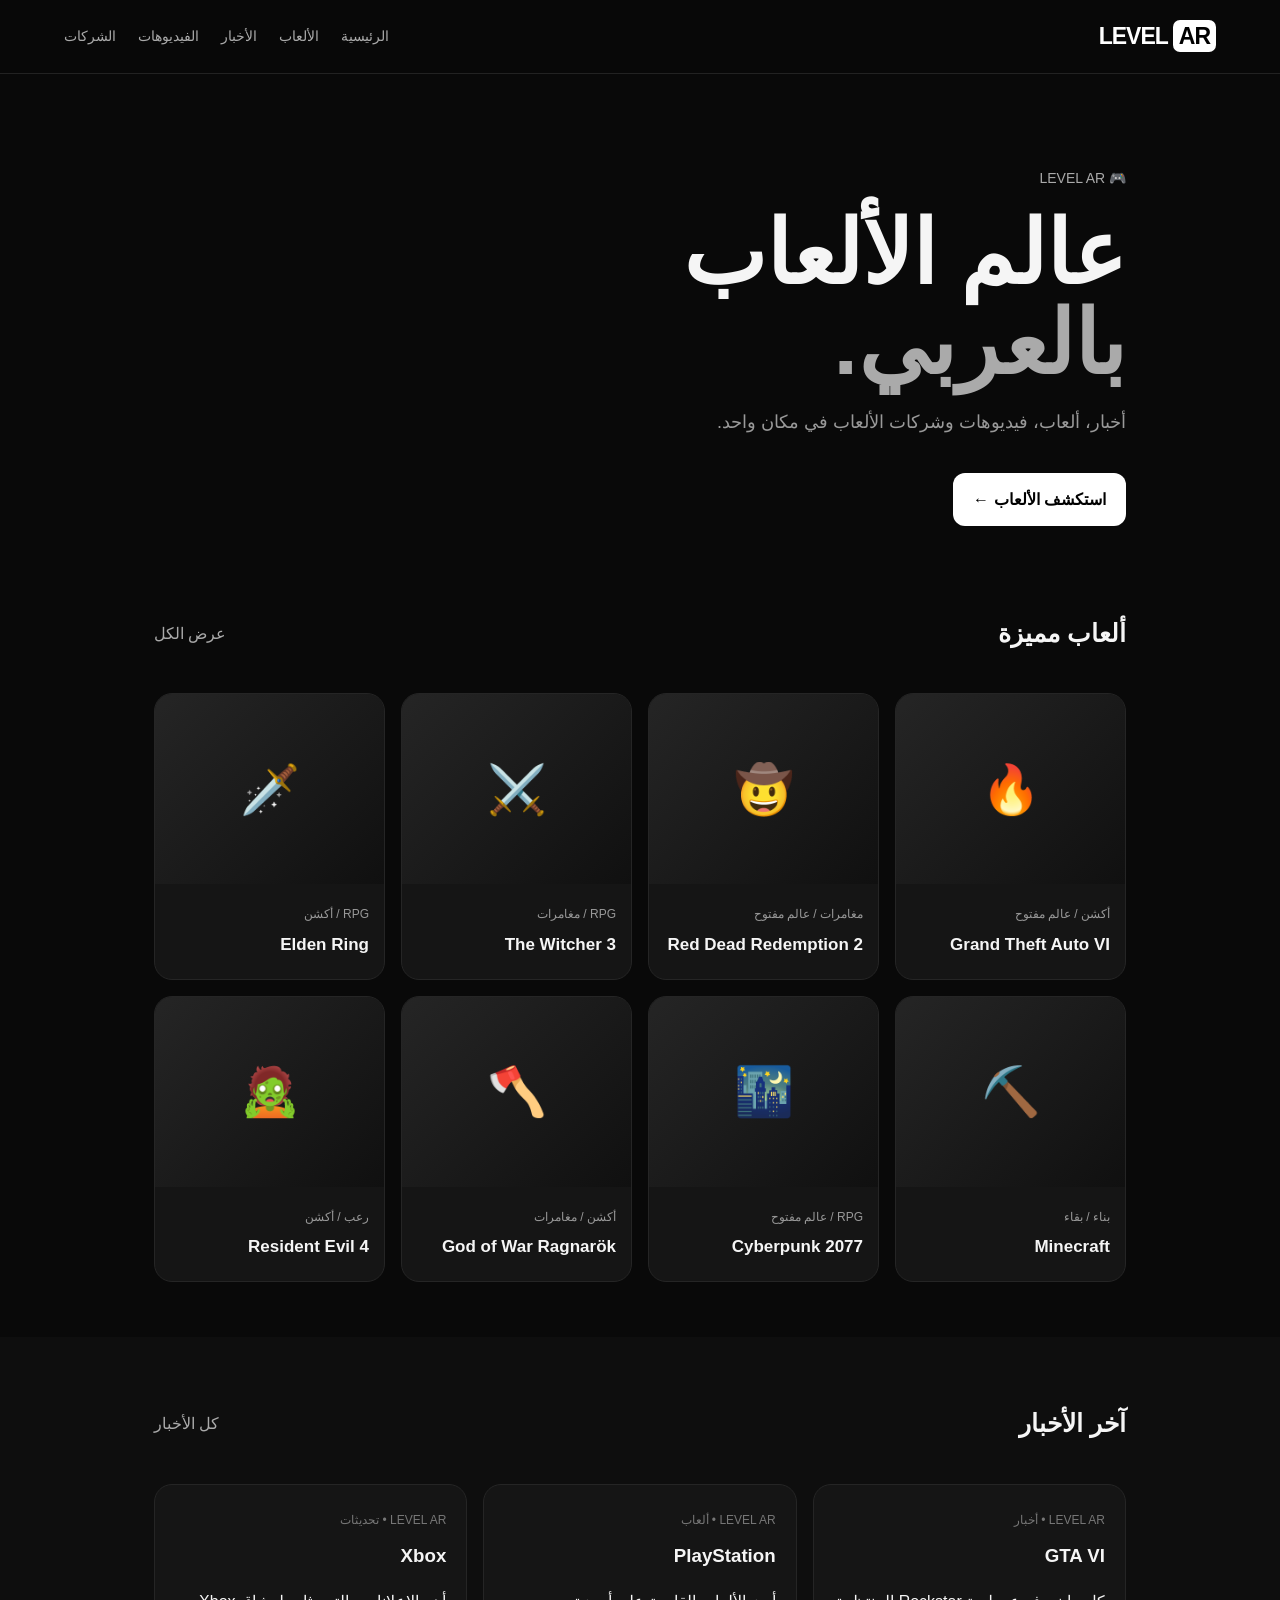
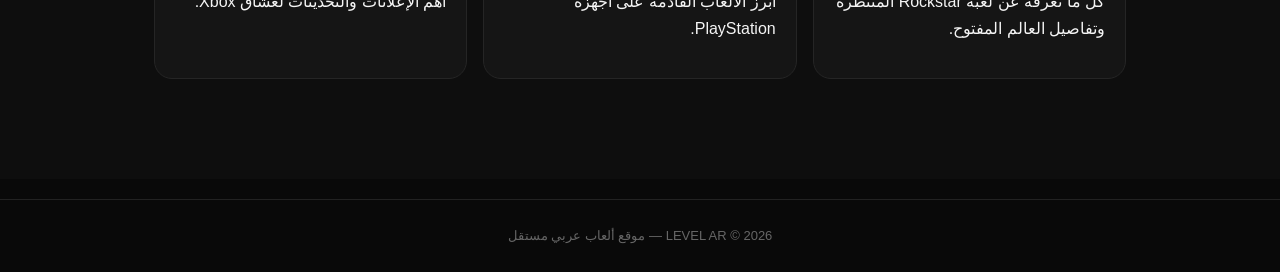
==== index.html @ 731744d8 "Add files via upload" ====
<!doctype html>
<html lang="ar" dir="rtl">
<head>
<meta charset="utf-8"><meta name="viewport" content="width=device-width,initial-scale=1">
<title>LEVEL AR — عالم الألعاب بالعربي</title>
<link rel="stylesheet" href="style.css">
</head>
<body>
<header class="top"><a class="logo" href="index.html">LEVEL <b>AR</b></a>
<nav><a href="index.html">الرئيسية</a><a href="games.html">الألعاب</a><a href="news.html">الأخبار</a><a href="videos.html">الفيديوهات</a><a href="companies.html">الشركات</a></nav>
</header>
<main>
<section class="hero"><span>🎮 LEVEL AR</span><h1>عالم الألعاب<br><strong>بالعربي.</strong></h1><p>أخبار، ألعاب، فيديوهات وشركات الألعاب في مكان واحد.</p><a class="btn" href="games.html">استكشف الألعاب ←</a></section>
<section><div class="section-head"><h2>ألعاب مميزة</h2><a href="games.html">عرض الكل</a></div><div id="games" class="cards"></div></section>
<section class="darkbox"><div class="section-head"><h2>آخر الأخبار</h2><a href="news.html">كل الأخبار</a></div><div id="news" class="newsgrid"></div></section>
</main><footer>LEVEL AR © 2026 — موقع ألعاب عربي مستقل</footer>
<script src="script.js"></script></body></html>
---- style.css ----
*{box-sizing:border-box}html{scroll-behavior:smooth}body{margin:0;background:#090909;color:#f5f5f5;font-family:Arial,"Noto Sans Arabic",sans-serif;line-height:1.7}.top{height:74px;border-bottom:1px solid #222;display:flex;align-items:center;justify-content:space-between;padding:0 5%;position:sticky;top:0;background:rgba(9,9,9,.92);backdrop-filter:blur(12px);z-index:5}.logo{font-size:23px;font-weight:900;letter-spacing:-1px;color:#fff;text-decoration:none}.logo b{background:#fff;color:#000;padding:3px 6px;border-radius:7px}nav{display:flex;gap:22px}nav a{color:#aaa;text-decoration:none;font-size:14px}nav a:hover,nav .active{color:#fff}.hero,.pagehead{max-width:1100px;margin:auto;padding:90px 5% 65px}.hero span,.pagehead span{color:#aaa;font-size:14px}.hero h1{font-size:clamp(45px,8vw,88px);line-height:1.02;margin:18px 0}.hero strong{color:#aaa}.hero p,.pagehead p{color:#999;font-size:18px;max-width:600px}.btn{display:inline-block;margin-top:18px;background:#fff;color:#000;padding:13px 20px;border-radius:12px;text-decoration:none;font-weight:bold}.pagehead{padding-bottom:35px}.pagehead h1{font-size:48px;margin:12px 0}.pagehead input{margin-top:20px;width:min(600px,100%);padding:16px 18px;border-radius:14px;border:1px solid #333;background:#111;color:#fff;font-size:16px;outline:none}.section-head{max-width:1100px;margin:0 auto 18px;padding:0 5%;display:flex;justify-content:space-between;align-items:center}.section-head h2{font-size:25px}.section-head a{color:#aaa;text-decoration:none}.cards,.newsgrid,.videogrid,.companygrid{max-width:1100px;margin:0 auto;padding:0 5% 55px;display:grid;grid-template-columns:repeat(4,1fr);gap:16px}.game{background:#151515;border:1px solid #252525;border-radius:18px;overflow:hidden;transition:.2s}.game:hover{transform:translateY(-4px);border-color:#444}.cover{height:190px;background:linear-gradient(135deg,#252525,#101010);display:flex;align-items:center;justify-content:center;font-size:48px}.game .info{padding:15px}.tag{font-size:12px;color:#999}.game h3{margin:4px 0;font-size:17px}.darkbox{background:#0e0e0e;padding:45px 0}.newsgrid{grid-template-columns:repeat(3,1fr)}.news{padding:20px;border:1px solid #252525;border-radius:18px;background:#151515}.news .date{color:#777;font-size:12px}.news h3{margin:8px 0}.video{border-radius:18px;overflow:hidden;background:#151515;border:1px solid #252525}.thumb{height:180px;background:linear-gradient(135deg,#292929,#111);display:flex;align-items:center;justify-content:center;font-size:50px}.video div:last-child{padding:14px}.videogrid{grid-template-columns:repeat(3,1fr)}.companygrid{grid-template-columns:repeat(4,1fr)}.company{padding:25px;border:1px solid #252525;border-radius:18px;background:#151515;text-align:center}.company b{font-size:28px}.company p{color:#888;margin:4px 0}footer{border-top:1px solid #222;color:#666;text-align:center;padding:25px;margin-top:20px;font-size:13px}@media(max-width:800px){nav{gap:10px}nav a{font-size:12px}.cards,.companygrid{grid-template-columns:repeat(2,1fr)}.newsgrid,.videogrid{grid-template-columns:1fr}.cover{height:150px}.hero{padding-top:65px}.pagehead h1{font-size:38px}}@media(max-width:430px){.top{padding:0 16px}nav{display:none}.cards{padding-left:16px;padding-right:16px}.section-head{padding:0 16px}.game .info{padding:11px}.cover{height:135px}.hero,.pagehead{padding-left:20px;padding-right:20px}}
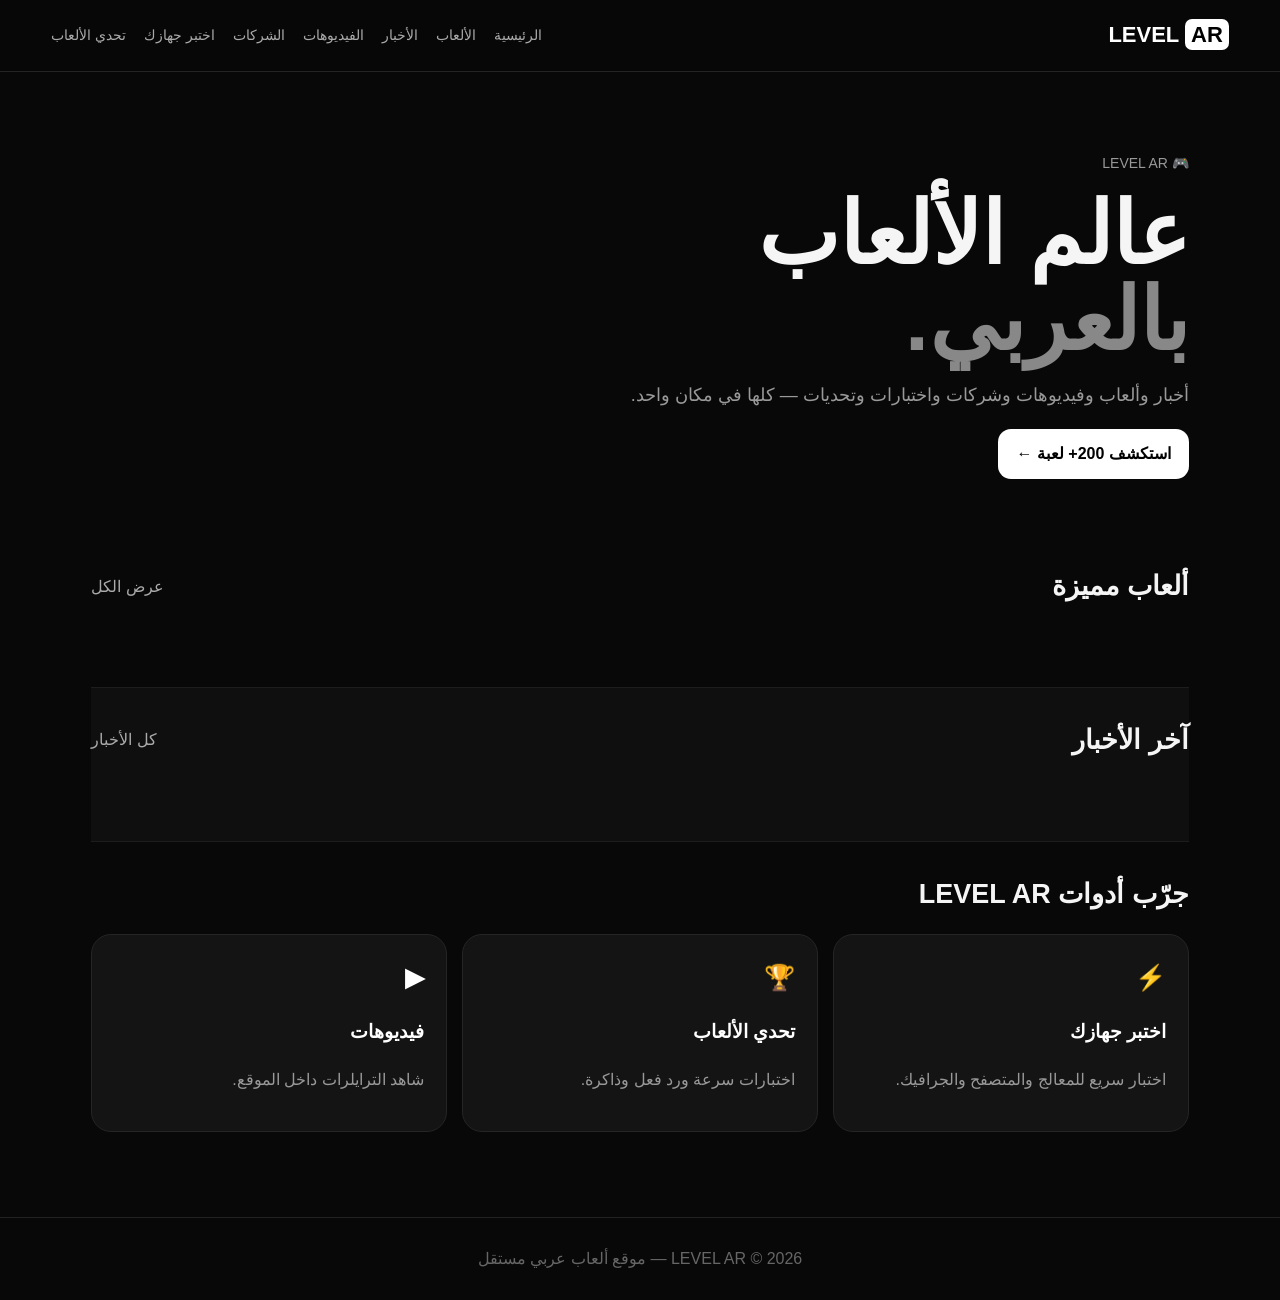
==== commit 02bb6f4c: "Add files via upload" ====
--- a/index.html
+++ b/index.html
@@ -1,17 +1 @@
-<!doctype html>
-<html lang="ar" dir="rtl">
-<head>
-<meta charset="utf-8"><meta name="viewport" content="width=device-width,initial-scale=1">
-<title>LEVEL AR — عالم الألعاب بالعربي</title>
-<link rel="stylesheet" href="style.css">
-</head>
-<body>
-<header class="top"><a class="logo" href="index.html">LEVEL <b>AR</b></a>
-<nav><a href="index.html">الرئيسية</a><a href="games.html">الألعاب</a><a href="news.html">الأخبار</a><a href="videos.html">الفيديوهات</a><a href="companies.html">الشركات</a></nav>
-</header>
-<main>
-<section class="hero"><span>🎮 LEVEL AR</span><h1>عالم الألعاب<br><strong>بالعربي.</strong></h1><p>أخبار، ألعاب، فيديوهات وشركات الألعاب في مكان واحد.</p><a class="btn" href="games.html">استكشف الألعاب ←</a></section>
-<section><div class="section-head"><h2>ألعاب مميزة</h2><a href="games.html">عرض الكل</a></div><div id="games" class="cards"></div></section>
-<section class="darkbox"><div class="section-head"><h2>آخر الأخبار</h2><a href="news.html">كل الأخبار</a></div><div id="news" class="newsgrid"></div></section>
-</main><footer>LEVEL AR © 2026 — موقع ألعاب عربي مستقل</footer>
-<script src="script.js"></script></body></html>+<!doctype html><html lang="ar" dir="rtl"><head><meta charset="utf-8"><meta name="viewport" content="width=device-width,initial-scale=1"><title>LEVEL AR — عالم الألعاب بالعربي</title><link rel="stylesheet" href="style.css"></head><body><header class="top"><a class="logo" href="index.html">LEVEL <b>AR</b></a><nav class="nav"><a href="index.html">الرئيسية</a><a href="games.html">الألعاب</a><a href="news.html">الأخبار</a><a href="videos.html">الفيديوهات</a><a href="companies.html">الشركات</a><a href="tools.html">اختبر جهازك</a><a href="challenges.html">تحدي الألعاب</a></nav></header><main class="wrap"><section class="hero"><span class="eyebrow">🎮 LEVEL AR</span><h1>عالم الألعاب<br><span>بالعربي.</span></h1><p>أخبار وألعاب وفيديوهات وشركات واختبارات وتحديات — كلها في مكان واحد.</p><a class="btn" href="games.html">استكشف 200+ لعبة ←</a></section><section class="section"><div class="head"><h2>ألعاب مميزة</h2><a href="games.html">عرض الكل</a></div><div id="homeGames" class="cards"></div></section><section class="section dark"><div class="head"><h2>آخر الأخبار</h2><a href="news.html">كل الأخبار</a></div><div id="homeNews" class="grid3"></div></section><section class="section"><div class="head"><h2>جرّب أدوات LEVEL AR</h2></div><div class="tools"><a class="tool" href="tools.html"><b>⚡</b><h3>اختبر جهازك</h3><p>اختبار سريع للمعالج والمتصفح والجرافيك.</p></a><a class="tool" href="challenges.html"><b>🏆</b><h3>تحدي الألعاب</h3><p>اختبارات سرعة ورد فعل وذاكرة.</p></a><a class="tool" href="videos.html"><b>▶</b><h3>فيديوهات</h3><p>شاهد الترايلرات داخل الموقع.</p></a></div></section></main><footer>LEVEL AR © 2026 — موقع ألعاب عربي مستقل</footer><script src="script.js"></script></body></html>
--- a/style.css
+++ b/style.css
@@ -1 +1 @@
-*{box-sizing:border-box}html{scroll-behavior:smooth}body{margin:0;background:#090909;color:#f5f5f5;font-family:Arial,"Noto Sans Arabic",sans-serif;line-height:1.7}.top{height:74px;border-bottom:1px solid #222;display:flex;align-items:center;justify-content:space-between;padding:0 5%;position:sticky;top:0;background:rgba(9,9,9,.92);backdrop-filter:blur(12px);z-index:5}.logo{font-size:23px;font-weight:900;letter-spacing:-1px;color:#fff;text-decoration:none}.logo b{background:#fff;color:#000;padding:3px 6px;border-radius:7px}nav{display:flex;gap:22px}nav a{color:#aaa;text-decoration:none;font-size:14px}nav a:hover,nav .active{color:#fff}.hero,.pagehead{max-width:1100px;margin:auto;padding:90px 5% 65px}.hero span,.pagehead span{color:#aaa;font-size:14px}.hero h1{font-size:clamp(45px,8vw,88px);line-height:1.02;margin:18px 0}.hero strong{color:#aaa}.hero p,.pagehead p{color:#999;font-size:18px;max-width:600px}.btn{display:inline-block;margin-top:18px;background:#fff;color:#000;padding:13px 20px;border-radius:12px;text-decoration:none;font-weight:bold}.pagehead{padding-bottom:35px}.pagehead h1{font-size:48px;margin:12px 0}.pagehead input{margin-top:20px;width:min(600px,100%);padding:16px 18px;border-radius:14px;border:1px solid #333;background:#111;color:#fff;font-size:16px;outline:none}.section-head{max-width:1100px;margin:0 auto 18px;padding:0 5%;display:flex;justify-content:space-between;align-items:center}.section-head h2{font-size:25px}.section-head a{color:#aaa;text-decoration:none}.cards,.newsgrid,.videogrid,.companygrid{max-width:1100px;margin:0 auto;padding:0 5% 55px;display:grid;grid-template-columns:repeat(4,1fr);gap:16px}.game{background:#151515;border:1px solid #252525;border-radius:18px;overflow:hidden;transition:.2s}.game:hover{transform:translateY(-4px);border-color:#444}.cover{height:190px;background:linear-gradient(135deg,#252525,#101010);display:flex;align-items:center;justify-content:center;font-size:48px}.game .info{padding:15px}.tag{font-size:12px;color:#999}.game h3{margin:4px 0;font-size:17px}.darkbox{background:#0e0e0e;padding:45px 0}.newsgrid{grid-template-columns:repeat(3,1fr)}.news{padding:20px;border:1px solid #252525;border-radius:18px;background:#151515}.news .date{color:#777;font-size:12px}.news h3{margin:8px 0}.video{border-radius:18px;overflow:hidden;background:#151515;border:1px solid #252525}.thumb{height:180px;background:linear-gradient(135deg,#292929,#111);display:flex;align-items:center;justify-content:center;font-size:50px}.video div:last-child{padding:14px}.videogrid{grid-template-columns:repeat(3,1fr)}.companygrid{grid-template-columns:repeat(4,1fr)}.company{padding:25px;border:1px solid #252525;border-radius:18px;background:#151515;text-align:center}.company b{font-size:28px}.company p{color:#888;margin:4px 0}footer{border-top:1px solid #222;color:#666;text-align:center;padding:25px;margin-top:20px;font-size:13px}@media(max-width:800px){nav{gap:10px}nav a{font-size:12px}.cards,.companygrid{grid-template-columns:repeat(2,1fr)}.newsgrid,.videogrid{grid-template-columns:1fr}.cover{height:150px}.hero{padding-top:65px}.pagehead h1{font-size:38px}}@media(max-width:430px){.top{padding:0 16px}nav{display:none}.cards{padding-left:16px;padding-right:16px}.section-head{padding:0 16px}.game .info{padding:11px}.cover{height:135px}.hero,.pagehead{padding-left:20px;padding-right:20px}}+*{box-sizing:border-box}body{margin:0;background:#080808;color:#f5f5f5;font-family:Arial,"Noto Sans Arabic",sans-serif;line-height:1.65}.top{height:72px;border-bottom:1px solid #242424;display:flex;align-items:center;justify-content:space-between;padding:0 4%;position:sticky;top:0;z-index:20;background:rgba(8,8,8,.94);backdrop-filter:blur(14px)}.logo{color:#fff;text-decoration:none;font-weight:900;font-size:22px}.logo b{background:#fff;color:#000;border-radius:7px;padding:3px 6px}.nav{display:flex;gap:18px;overflow:auto}.nav a{white-space:nowrap;color:#aaa;text-decoration:none;font-size:14px}.nav a:hover,.nav a.active{color:#fff}.wrap{max-width:1200px;margin:auto;padding:0 4%}.hero{padding:78px 0 55px}.eyebrow{color:#999;font-size:14px}.hero h1{font-size:clamp(44px,8vw,86px);line-height:1;margin:15px 0}.hero h1 span{color:#888}.hero p{color:#999;font-size:18px;max-width:650px}.btn{display:inline-block;background:#fff;color:#000;text-decoration:none;padding:12px 18px;border-radius:13px;font-weight:800}.section{padding:30px 0 60px}.head{display:flex;align-items:center;justify-content:space-between;margin-bottom:18px}.head h2{margin:0;font-size:27px}.head a{color:#aaa;text-decoration:none}.cards{display:grid;grid-template-columns:repeat(4,1fr);gap:15px}.card{background:#131313;border:1px solid #252525;border-radius:18px;overflow:hidden;transition:.2s}.card:hover{transform:translateY(-3px);border-color:#444}.card img{width:100%;display:block;aspect-ratio:16/9;object-fit:cover}.info{padding:14px}.tag{font-size:12px;color:#888}.info h3{margin:4px 0;font-size:17px}.muted{color:#999}.dark{background:#0f0f0f;border-top:1px solid #1d1d1d;border-bottom:1px solid #1d1d1d}.page{padding:55px 0 70px}.page h1{font-size:48px;margin:8px 0}.search{width:100%;max-width:650px;padding:15px;border:1px solid #333;border-radius:14px;background:#111;color:#fff;font-size:16px}.grid3{display:grid;grid-template-columns:repeat(3,1fr);gap:15px}.grid4{display:grid;grid-template-columns:repeat(4,1fr);gap:15px}.news{padding:20px;background:#141414;border:1px solid #252525;border-radius:18px}.news h3{margin:7px 0}.news p{color:#aaa}.company{text-align:center;padding:18px;background:#141414;border:1px solid #252525;border-radius:18px}.company img{width:100%;border-radius:12px}.company h3{margin:8px 0 2px}.tools{display:grid;grid-template-columns:repeat(3,1fr);gap:15px}.tool{background:#141414;border:1px solid #252525;border-radius:20px;padding:22px;text-decoration:none;color:#fff}.tool b{font-size:25px}.tool p{color:#999}.video{background:#131313;border:1px solid #252525;border-radius:18px;overflow:hidden}.video .thumb{aspect-ratio:16/9;background:#111;display:flex;align-items:center;justify-content:center}.video iframe{width:100%;height:100%;border:0}.video .vinfo{padding:13px}.modal{position:fixed;inset:0;background:rgba(0,0,0,.86);z-index:100;display:none;align-items:center;justify-content:center;padding:15px}.modal.show{display:flex}.modalbox{width:min(900px,100%);background:#111;border:1px solid #333;border-radius:20px;padding:12px}.modalbox iframe{width:100%;aspect-ratio:16/9;border:0;border-radius:12px}.close{float:left;border:0;background:#fff;color:#000;border-radius:10px;padding:8px 12px;font-weight:bold}.bench{display:grid;grid-template-columns:repeat(3,1fr);gap:15px}.stat{background:#141414;border:1px solid #252525;border-radius:18px;padding:20px}.big{font-size:35px;font-weight:900}.challengegrid{display:grid;grid-template-columns:repeat(4,1fr);gap:15px}.challenge{padding:22px;border-radius:18px;border:1px solid #252525;background:#141414;text-decoration:none;color:#fff}.challenge b{font-size:30px}footer{border-top:1px solid #222;color:#666;text-align:center;padding:28px;margin-top:25px}@media(max-width:850px){.cards,.grid4{grid-template-columns:repeat(2,1fr)}.grid3,.tools{grid-template-columns:1fr 1fr}.challengegrid,.bench{grid-template-columns:1fr 1fr}.nav{display:none}}@media(max-width:500px){.cards,.grid3,.grid4,.tools,.challengegrid,.bench{grid-template-columns:1fr 1fr}.hero h1{font-size:48px}.page h1{font-size:38px}.wrap{padding:0 16px}.hero{padding-top:55px}.head h2{font-size:22px}}
